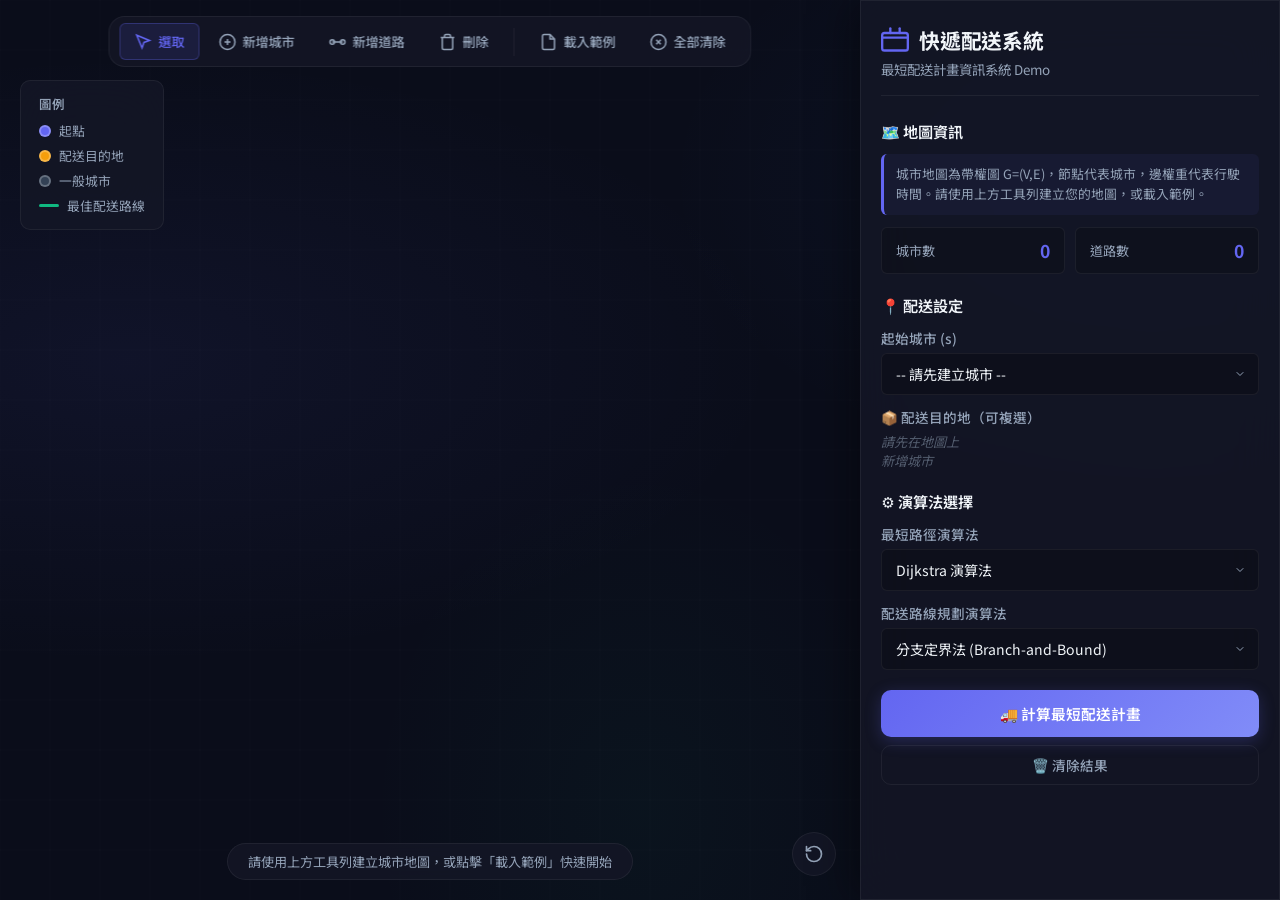
==== ExpressDeliveryDemo/index.html @ 68a8a2df "feat: Express Delivery System v1 - multi-algorithm with dynamic graph editor" ====
<!DOCTYPE html>
<html lang="zh-TW">
<head>
    <meta charset="UTF-8">
    <meta name="viewport" content="width=device-width, initial-scale=1.0">
    <title>快遞物流最短配送系統</title>
    <meta name="description" content="快遞物流公司最短配送計畫資訊系統 Demo">
    
    <link rel="preconnect" href="https://fonts.googleapis.com">
    <link rel="preconnect" href="https://fonts.gstatic.com" crossorigin>
    <link href="https://fonts.googleapis.com/css2?family=Inter:wght@300;400;500;600;700&family=Noto+Sans+TC:wght@300;400;500;700&display=swap" rel="stylesheet">
    
    <link rel="stylesheet" href="style.css">
</head>
<body>
    <div class="app-container">
        <!-- 主畫布區域 -->
        <main class="canvas-container">
            <canvas id="cityMap"></canvas>
            
            <!-- 操作提示 -->
            <div class="toolbar glass-panel" id="toolbar">
                <button class="tool-btn active" id="toolSelect" title="選取 / 拖曳節點">
                    <svg viewBox="0 0 24 24" width="18" height="18" fill="none" stroke="currentColor" stroke-width="2"><path d="M3 3l7.07 16.97 2.51-7.39 7.39-2.51L3 3z"/></svg>
                    <span>選取</span>
                </button>
                <button class="tool-btn" id="toolAddNode" title="點擊畫布新增城市">
                    <svg viewBox="0 0 24 24" width="18" height="18" fill="none" stroke="currentColor" stroke-width="2"><circle cx="12" cy="12" r="10"/><line x1="12" y1="8" x2="12" y2="16"/><line x1="8" y1="12" x2="16" y2="12"/></svg>
                    <span>新增城市</span>
                </button>
                <button class="tool-btn" id="toolAddEdge" title="點擊兩個城市來新增道路">
                    <svg viewBox="0 0 24 24" width="18" height="18" fill="none" stroke="currentColor" stroke-width="2"><line x1="5" y1="12" x2="19" y2="12"/><circle cx="5" cy="12" r="3"/><circle cx="19" cy="12" r="3"/></svg>
                    <span>新增道路</span>
                </button>
                <button class="tool-btn" id="toolDelete" title="點擊節點或邊來刪除">
                    <svg viewBox="0 0 24 24" width="18" height="18" fill="none" stroke="currentColor" stroke-width="2"><polyline points="3 6 5 6 21 6"/><path d="M19 6v14a2 2 0 0 1-2 2H7a2 2 0 0 1-2-2V6m3 0V4a2 2 0 0 1 2-2h4a2 2 0 0 1 2 2v2"/></svg>
                    <span>刪除</span>
                </button>
                <div class="tool-separator"></div>
                <button class="tool-btn" id="toolLoadExample" title="載入範例地圖">
                    <svg viewBox="0 0 24 24" width="18" height="18" fill="none" stroke="currentColor" stroke-width="2"><path d="M14 2H6a2 2 0 0 0-2 2v16a2 2 0 0 0 2 2h12a2 2 0 0 0 2-2V8z"/><polyline points="14 2 14 8 20 8"/></svg>
                    <span>載入範例</span>
                </button>
                <button class="tool-btn" id="toolClearAll" title="清除所有節點與道路">
                    <svg viewBox="0 0 24 24" width="18" height="18" fill="none" stroke="currentColor" stroke-width="2"><circle cx="12" cy="12" r="10"/><line x1="15" y1="9" x2="9" y2="15"/><line x1="9" y1="9" x2="15" y2="15"/></svg>
                    <span>全部清除</span>
                </button>
            </div>

            <!-- 圖例 -->
            <div class="legend glass-panel">
                <h3>圖例</h3>
                <div class="legend-item">
                    <span class="legend-dot" style="background:#6366f1;"></span>
                    <span>起點</span>
                </div>
                <div class="legend-item">
                    <span class="legend-dot" style="background:#f59e0b;"></span>
                    <span>配送目的地</span>
                </div>
                <div class="legend-item">
                    <span class="legend-dot" style="background:#334155;"></span>
                    <span>一般城市</span>
                </div>
                <div class="legend-item">
                    <span class="legend-line" style="background:#10b981;"></span>
                    <span>最佳配送路線</span>
                </div>
            </div>

            <!-- 狀態提示 -->
            <div class="status-bar glass-panel" id="statusBar">
                <span id="statusText">提示：使用上方工具列來建立您的城市地圖</span>
            </div>

            <!-- 演算法資訊面板 -->
            <div class="algo-info glass-panel" id="algoInfo" style="display:none;">
                <h3 id="algoInfoTitle">演算法執行資訊</h3>
                <div id="algoInfoContent"></div>
            </div>

            <div class="canvas-controls">
                <button id="resetViewBtn" class="icon-btn" title="重置視角">
                    <svg viewBox="0 0 24 24" width="20" height="20" stroke="currentColor" stroke-width="2" fill="none" stroke-linecap="round" stroke-linejoin="round"><path d="M3 12a9 9 0 1 0 9-9 9.75 9.75 0 0 0-6.74 2.74L3 8"></path><path d="M3 3v5h5"></path></svg>
                </button>
            </div>
        </main>

        <!-- 側邊控制面板 -->
        <aside class="sidebar glass-panel">
            <div class="sidebar-header">
                <div class="logo">
                    <svg viewBox="0 0 24 24" width="28" height="28" stroke="currentColor" stroke-width="2" fill="none" stroke-linecap="round" stroke-linejoin="round"><rect x="1" y="6" width="22" height="15" rx="2" ry="2"/><path d="M1 10h22"/><path d="M8 6V2"/><path d="M16 6V2"/></svg>
                    <h1>快遞配送系統</h1>
                </div>
                <p class="subtitle">最短配送計畫資訊系統 Demo</p>
            </div>

            <!-- 地圖資訊 -->
            <div class="control-section">
                <h2>🗺️ 地圖資訊</h2>
                <p class="section-desc">城市地圖為帶權圖 G=(V,E)，節點代表城市，邊權重代表行駛時間。請使用上方工具列建立您的地圖，或載入範例。</p>
                <div class="map-stats">
                    <div class="stat-chip">
                        <span class="stat-chip-label">城市數</span>
                        <span class="stat-chip-value" id="nodeCount">0</span>
                    </div>
                    <div class="stat-chip">
                        <span class="stat-chip-label">道路數</span>
                        <span class="stat-chip-value" id="edgeCount">0</span>
                    </div>
                </div>
            </div>

            <!-- 配送設定 -->
            <div class="control-section">
                <h2>📍 配送設定</h2>
                
                <div class="input-group">
                    <label for="startNode">起始城市 (s)</label>
                    <select id="startNode">
                        <option value="">-- 請先建立城市 --</option>
                    </select>
                </div>

                <div class="input-group">
                    <label>📦 配送目的地（可複選）</label>
                    <div class="destinations-grid" id="destinationsGrid">
                        <span class="empty-hint">請先在地圖上新增城市</span>
                    </div>
                </div>
            </div>

            <!-- 演算法選擇 -->
            <div class="control-section">
                <h2>⚙️ 演算法選擇</h2>
                
                <div class="input-group">
                    <label for="shortestPathAlgo">最短路徑演算法</label>
                    <select id="shortestPathAlgo">
                        <option value="dijkstra">Dijkstra 演算法</option>
                        <option value="bellman-ford">Bellman-Ford 演算法</option>
                    </select>
                </div>

                <div class="input-group">
                    <label for="tspAlgo">配送路線規劃演算法</label>
                    <select id="tspAlgo">
                        <option value="branch-bound">分支定界法 (Branch-and-Bound)</option>
                        <option value="greedy">貪婪演算法 (Nearest Neighbor)</option>
                        <option value="dp">動態規劃法 (Dynamic Programming)</option>
                    </select>
                </div>
            </div>

            <!-- 執行按鈕 -->
            <div class="action-section">
                <button id="calculateBtn" class="primary-btn">
                    <span>🚚 計算最短配送計畫</span>
                </button>
                <button id="clearBtn" class="secondary-btn">
                    <span>🗑️ 清除結果</span>
                </button>
            </div>

            <!-- 結果區域 -->
            <div class="result-section" id="resultSection" style="display: none;">
                <h2>📋 配送排程結果</h2>
                <div class="result-card">
                    <div class="result-stat">
                        <span class="stat-label">最短路徑演算法：</span>
                        <span class="stat-value-small" id="spAlgoUsed">-</span>
                    </div>
                    <div class="result-stat">
                        <span class="stat-label">路線規劃演算法：</span>
                        <span class="stat-value-small" id="tspAlgoUsed">-</span>
                    </div>
                    <hr class="result-divider">
                    <div class="result-stat">
                        <span class="stat-label">最短配送時間：</span>
                        <span class="stat-value" id="minTimeResult">-</span>
                    </div>
                    <div class="result-stat">
                        <span class="stat-label">配送路線順序：</span>
                    </div>
                    <div class="route-display" id="routeDisplay"></div>
                    <hr class="result-divider">
                    <div class="result-stat">
                        <span class="stat-label">各段詳細路徑：</span>
                    </div>
                    <div class="segment-details" id="segmentDetails"></div>
                </div>
            </div>
        </aside>
    </div>

    <!-- 邊權重輸入對話框 -->
    <div class="modal-overlay" id="edgeModal" style="display:none;">
        <div class="modal glass-panel">
            <h3>設定道路權重</h3>
            <p id="edgeModalDesc">城市 A → 城市 B</p>
            <div class="input-group">
                <label for="edgeWeightInput">行駛時間（正整數）</label>
                <input type="number" id="edgeWeightInput" min="1" value="1" class="text-input">
            </div>
            <div class="modal-actions">
                <button class="secondary-btn" id="edgeModalCancel">取消</button>
                <button class="primary-btn" id="edgeModalConfirm">確定</button>
            </div>
        </div>
    </div>

    <script src="app.js"></script>
</body>
</html>
---- ExpressDeliveryDemo/style.css ----
:root {
    --bg-dark: #0a0d1a;
    --bg-panel: rgba(20, 23, 38, 0.85);
    --panel-border: rgba(255, 255, 255, 0.06);
    --text-primary: #f1f5f9;
    --text-secondary: #94a3b8;
    --accent-color: #6366f1;
    --accent-hover: #4f46e5;
    --accent-glow: rgba(99, 102, 241, 0.25);
    --green: #10b981;
    --amber: #f59e0b;
    --red: #ef4444;
    
    --font-family: 'Noto Sans TC', 'Inter', system-ui, -apple-system, sans-serif;
    --border-radius-lg: 16px;
    --border-radius-md: 10px;
    --border-radius-sm: 6px;
    --transition-fast: 0.15s ease;
    --transition-normal: 0.3s cubic-bezier(0.4, 0, 0.2, 1);
}

*, *::before, *::after {
    margin: 0;
    padding: 0;
    box-sizing: border-box;
}

body {
    font-family: var(--font-family);
    background-color: var(--bg-dark);
    color: var(--text-primary);
    min-height: 100vh;
    overflow: hidden;
    background-image:
        radial-gradient(ellipse at 10% 40%, rgba(99, 102, 241, 0.07), transparent 40%),
        radial-gradient(ellipse at 90% 20%, rgba(59, 130, 246, 0.06), transparent 30%),
        radial-gradient(ellipse at 50% 90%, rgba(16, 185, 129, 0.04), transparent 30%);
}

/* ========== Layout ========== */
.app-container {
    display: flex;
    height: 100vh;
    width: 100vw;
}

/* ========== Canvas ========== */
.canvas-container {
    flex: 1;
    position: relative;
    overflow: hidden;
}

canvas {
    display: block;
    width: 100%;
    height: 100%;
}

/* ========== Toolbar ========== */
.toolbar {
    position: absolute;
    top: 16px;
    left: 50%;
    transform: translateX(-50%);
    display: flex;
    align-items: center;
    gap: 4px;
    padding: 6px 10px;
    border-radius: var(--border-radius-lg);
    z-index: 20;
}
.tool-btn {
    display: flex;
    align-items: center;
    gap: 6px;
    padding: 8px 14px;
    border: 1px solid transparent;
    border-radius: var(--border-radius-sm);
    background: transparent;
    color: var(--text-secondary);
    font-family: var(--font-family);
    font-size: 0.82rem;
    font-weight: 500;
    cursor: pointer;
    transition: var(--transition-fast);
    white-space: nowrap;
}
.tool-btn:hover {
    color: var(--text-primary);
    background: rgba(255, 255, 255, 0.06);
}
.tool-btn.active {
    color: var(--accent-color);
    background: rgba(99, 102, 241, 0.12);
    border-color: rgba(99, 102, 241, 0.3);
}
.tool-btn.active svg { stroke: var(--accent-color); }
.tool-separator {
    width: 1px;
    height: 28px;
    background: var(--panel-border);
    margin: 0 6px;
}

/* ========== Status Bar ========== */
.status-bar {
    position: absolute;
    bottom: 20px;
    left: 50%;
    transform: translateX(-50%);
    padding: 8px 20px;
    border-radius: 20px;
    font-size: 0.82rem;
    color: var(--text-secondary);
    pointer-events: none;
    z-index: 15;
    transition: var(--transition-normal);
}

/* ========== Canvas Controls ========== */
.canvas-controls {
    position: absolute;
    bottom: 24px;
    right: 24px;
    display: flex;
    gap: 10px;
}
.icon-btn {
    background: var(--bg-panel);
    border: 1px solid var(--panel-border);
    color: var(--text-secondary);
    width: 44px;
    height: 44px;
    border-radius: 50%;
    display: flex;
    align-items: center;
    justify-content: center;
    cursor: pointer;
    backdrop-filter: blur(12px);
    transition: var(--transition-fast);
}
.icon-btn:hover {
    color: var(--text-primary);
    background: rgba(255, 255, 255, 0.1);
    transform: scale(1.08);
}

/* ========== Legend ========== */
.legend {
    position: absolute;
    top: 80px;
    left: 20px;
    padding: 14px 18px;
    border-radius: var(--border-radius-md);
    display: flex;
    flex-direction: column;
    gap: 6px;
}
.legend h3 {
    font-size: 0.78rem;
    font-weight: 600;
    margin-bottom: 2px;
    color: var(--text-secondary);
    text-transform: uppercase;
    letter-spacing: 0.05em;
}
.legend-item {
    display: flex;
    align-items: center;
    gap: 8px;
    font-size: 0.8rem;
    color: var(--text-secondary);
}
.legend-dot {
    width: 12px;
    height: 12px;
    border-radius: 50%;
    border: 2px solid rgba(255,255,255,0.25);
    flex-shrink: 0;
}
.legend-line {
    width: 20px;
    height: 3px;
    border-radius: 2px;
    flex-shrink: 0;
}

/* ========== Algo Info Panel ========== */
.algo-info {
    position: absolute;
    bottom: 60px;
    left: 20px;
    padding: 14px 18px;
    border-radius: var(--border-radius-md);
    max-width: 400px;
    max-height: 260px;
    overflow-y: auto;
    animation: fadeInUp 0.4s ease;
    z-index: 15;
}
.algo-info h3 {
    font-size: 0.9rem;
    font-weight: 600;
    margin-bottom: 8px;
    color: var(--accent-color);
}
.algo-info .step-item {
    font-size: 0.8rem;
    color: var(--text-secondary);
    padding: 2px 0;
    border-bottom: 1px solid rgba(255,255,255,0.03);
    line-height: 1.5;
}
.algo-info .step-item.highlight {
    color: var(--green);
    font-weight: 500;
}

/* ========== Glass Panel ========== */
.glass-panel {
    background: var(--bg-panel);
    border: 1px solid var(--panel-border);
    backdrop-filter: blur(24px);
    -webkit-backdrop-filter: blur(24px);
}

/* ========== Sidebar ========== */
.sidebar {
    width: 420px;
    height: 100vh;
    display: flex;
    flex-direction: column;
    padding: 24px 20px;
    z-index: 10;
    box-shadow: -8px 0 40px rgba(0, 0, 0, 0.4);
    overflow-y: auto;
    border-left: 1px solid var(--panel-border);
}
.sidebar::-webkit-scrollbar { width: 5px; }
.sidebar::-webkit-scrollbar-track { background: transparent; }
.sidebar::-webkit-scrollbar-thumb { background: rgba(255,255,255,0.08); border-radius: 3px; }

.sidebar-header {
    margin-bottom: 24px;
    padding-bottom: 16px;
    border-bottom: 1px solid var(--panel-border);
}
.logo {
    display: flex;
    align-items: center;
    gap: 10px;
    color: var(--accent-color);
    margin-bottom: 4px;
}
.logo h1 {
    font-size: 1.3rem;
    font-weight: 700;
    letter-spacing: -0.01em;
    color: var(--text-primary);
}
.subtitle {
    color: var(--text-secondary);
    font-size: 0.84rem;
    font-weight: 400;
}

/* ========== Control Sections ========== */
.control-section {
    display: flex;
    flex-direction: column;
    gap: 12px;
    margin-bottom: 20px;
}
.control-section h2 {
    font-size: 0.95rem;
    font-weight: 600;
    color: var(--text-primary);
}
.section-desc {
    font-size: 0.8rem;
    color: var(--text-secondary);
    line-height: 1.6;
    background: rgba(99,102,241,0.06);
    padding: 10px 12px;
    border-radius: var(--border-radius-sm);
    border-left: 3px solid var(--accent-color);
}

/* Map Stats */
.map-stats {
    display: flex;
    gap: 10px;
}
.stat-chip {
    flex: 1;
    display: flex;
    align-items: center;
    justify-content: space-between;
    padding: 10px 14px;
    background: rgba(0,0,0,0.2);
    border: 1px solid var(--panel-border);
    border-radius: var(--border-radius-sm);
}
.stat-chip-label {
    font-size: 0.82rem;
    color: var(--text-secondary);
}
.stat-chip-value {
    font-size: 1.1rem;
    font-weight: 700;
    color: var(--accent-color);
}

.input-group {
    display: flex;
    flex-direction: column;
    gap: 5px;
}
.input-group label {
    font-size: 0.85rem;
    font-weight: 500;
    color: var(--text-secondary);
}

select, .text-input {
    appearance: none;
    background-color: rgba(0, 0, 0, 0.25);
    border: 1px solid var(--panel-border);
    border-radius: var(--border-radius-sm);
    color: var(--text-primary);
    padding: 10px 14px;
    font-family: var(--font-family);
    font-size: 0.88rem;
    cursor: pointer;
    transition: var(--transition-fast);
    outline: none;
}
select {
    background-image: url("data:image/svg+xml,%3Csvg xmlns='http://www.w3.org/2000/svg' width='12' height='12' viewBox='0 0 24 24' fill='none' stroke='%2394a3b8' stroke-width='2' stroke-linecap='round' stroke-linejoin='round'%3E%3Cpolyline points='6 9 12 15 18 9'%3E%3C/polyline%3E%3C/svg%3E");
    background-repeat: no-repeat;
    background-position: right 12px center;
    padding-right: 32px;
}
.text-input { cursor: text; }
select:hover, .text-input:hover { border-color: rgba(255, 255, 255, 0.15); }
select:focus, .text-input:focus {
    border-color: var(--accent-color);
    box-shadow: 0 0 0 3px var(--accent-glow);
}

.empty-hint {
    font-size: 0.82rem;
    color: rgba(148,163,184,0.5);
    font-style: italic;
}

/* ========== Destinations Grid ========== */
.destinations-grid {
    display: grid;
    grid-template-columns: repeat(auto-fill, minmax(85px, 1fr));
    gap: 6px;
}
.dest-checkbox { position: relative; }
.dest-checkbox input {
    position: absolute;
    opacity: 0;
    cursor: pointer;
    height: 0; width: 0;
}
.dest-label {
    display: block;
    width: 100%;
    padding: 7px 0;
    background: rgba(0, 0, 0, 0.2);
    border: 1px solid var(--panel-border);
    border-radius: var(--border-radius-sm);
    text-align: center;
    font-size: 0.82rem;
    cursor: pointer;
    transition: var(--transition-fast);
    user-select: none;
}
.dest-checkbox input:checked ~ .dest-label {
    background: rgba(245, 158, 11, 0.15);
    border-color: var(--amber);
    color: var(--amber);
    font-weight: 500;
}
.dest-checkbox:hover .dest-label {
    border-color: rgba(255, 255, 255, 0.12);
}

/* ========== Buttons ========== */
.action-section {
    display: flex;
    flex-direction: column;
    gap: 8px;
    margin-bottom: 20px;
}

.primary-btn {
    width: 100%;
    background: linear-gradient(135deg, var(--accent-color), #818cf8);
    color: white;
    border: none;
    padding: 13px 16px;
    border-radius: var(--border-radius-md);
    font-family: var(--font-family);
    font-size: 0.92rem;
    font-weight: 600;
    display: flex;
    align-items: center;
    justify-content: center;
    gap: 8px;
    cursor: pointer;
    transition: var(--transition-normal);
    box-shadow: 0 4px 16px var(--accent-glow);
}
.primary-btn:hover {
    transform: translateY(-2px);
    box-shadow: 0 8px 24px var(--accent-glow);
}
.primary-btn:active { transform: translateY(0); }

.secondary-btn {
    width: 100%;
    background: transparent;
    color: var(--text-secondary);
    border: 1px solid var(--panel-border);
    padding: 9px 16px;
    border-radius: var(--border-radius-md);
    font-family: var(--font-family);
    font-size: 0.85rem;
    font-weight: 500;
    cursor: pointer;
    transition: var(--transition-fast);
}
.secondary-btn:hover {
    border-color: rgba(255,255,255,0.15);
    color: var(--text-primary);
}

/* ========== Results ========== */
.result-section {
    animation: fadeInUp 0.5s ease forwards;
}
@keyframes fadeInUp {
    from { opacity: 0; transform: translateY(16px); }
    to { opacity: 1; transform: translateY(0); }
}
.result-section h2 {
    font-size: 0.95rem;
    font-weight: 600;
    margin-bottom: 10px;
}
.result-card {
    background: rgba(0, 0, 0, 0.3);
    border: 1px solid var(--panel-border);
    border-radius: var(--border-radius-lg);
    padding: 16px;
}
.result-stat {
    display: flex;
    align-items: center;
    justify-content: space-between;
    margin-bottom: 6px;
}
.stat-label {
    color: var(--text-secondary);
    font-size: 0.82rem;
}
.stat-value {
    font-size: 1.5rem;
    font-weight: 700;
    color: var(--green);
}
.stat-value-small {
    font-size: 0.85rem;
    font-weight: 500;
    color: var(--text-primary);
}
.result-divider {
    border: none;
    border-top: 1px solid var(--panel-border);
    margin: 10px 0;
}
.route-display {
    display: flex;
    flex-wrap: wrap;
    align-items: center;
    gap: 5px;
    padding: 10px;
    background: rgba(0, 0, 0, 0.2);
    border-radius: var(--border-radius-sm);
    margin-top: 4px;
}
.route-node {
    display: inline-flex;
    align-items: center;
    justify-content: center;
    min-width: 28px;
    height: 28px;
    padding: 0 6px;
    background: var(--accent-color);
    border-radius: 14px;
    font-size: 0.8rem;
    font-weight: 700;
    color: white;
    flex-shrink: 0;
}
.route-node.start-node { background: #6366f1; }
.route-node.dest-node { background: #f59e0b; }
.route-arrow {
    color: var(--text-secondary);
    font-size: 0.7rem;
}

.segment-details {
    display: flex;
    flex-direction: column;
    gap: 5px;
    margin-top: 6px;
}
.segment-item {
    font-size: 0.78rem;
    color: var(--text-secondary);
    padding: 7px 10px;
    background: rgba(0,0,0,0.15);
    border-radius: var(--border-radius-sm);
    line-height: 1.5;
    border-left: 3px solid var(--green);
}
.segment-item strong {
    color: var(--text-primary);
}

/* ========== Modal ========== */
.modal-overlay {
    position: fixed;
    top: 0; left: 0;
    width: 100%; height: 100%;
    background: rgba(0,0,0,0.6);
    display: flex;
    align-items: center;
    justify-content: center;
    z-index: 1000;
    animation: fadeIn 0.2s ease;
}
@keyframes fadeIn {
    from { opacity: 0; }
    to { opacity: 1; }
}
.modal {
    padding: 28px;
    border-radius: var(--border-radius-lg);
    min-width: 340px;
    display: flex;
    flex-direction: column;
    gap: 16px;
}
.modal h3 {
    font-size: 1.1rem;
    font-weight: 600;
}
.modal p {
    font-size: 0.9rem;
    color: var(--text-secondary);
}
.modal-actions {
    display: flex;
    gap: 10px;
    margin-top: 4px;
}
.modal-actions .primary-btn,
.modal-actions .secondary-btn {
    flex: 1;
    padding: 10px;
    font-size: 0.88rem;
}

/* ========== Responsive ========== */
@media (max-width: 860px) {
    .app-container { flex-direction: column; }
    .sidebar {
        width: 100%;
        height: auto;
        max-height: 55vh;
        border-left: none;
        border-top: 1px solid var(--panel-border);
    }
    .canvas-container { min-height: 45vh; }
    .legend { display: none; }
    .toolbar { flex-wrap: wrap; }
    .tool-btn span { display: none; }
}
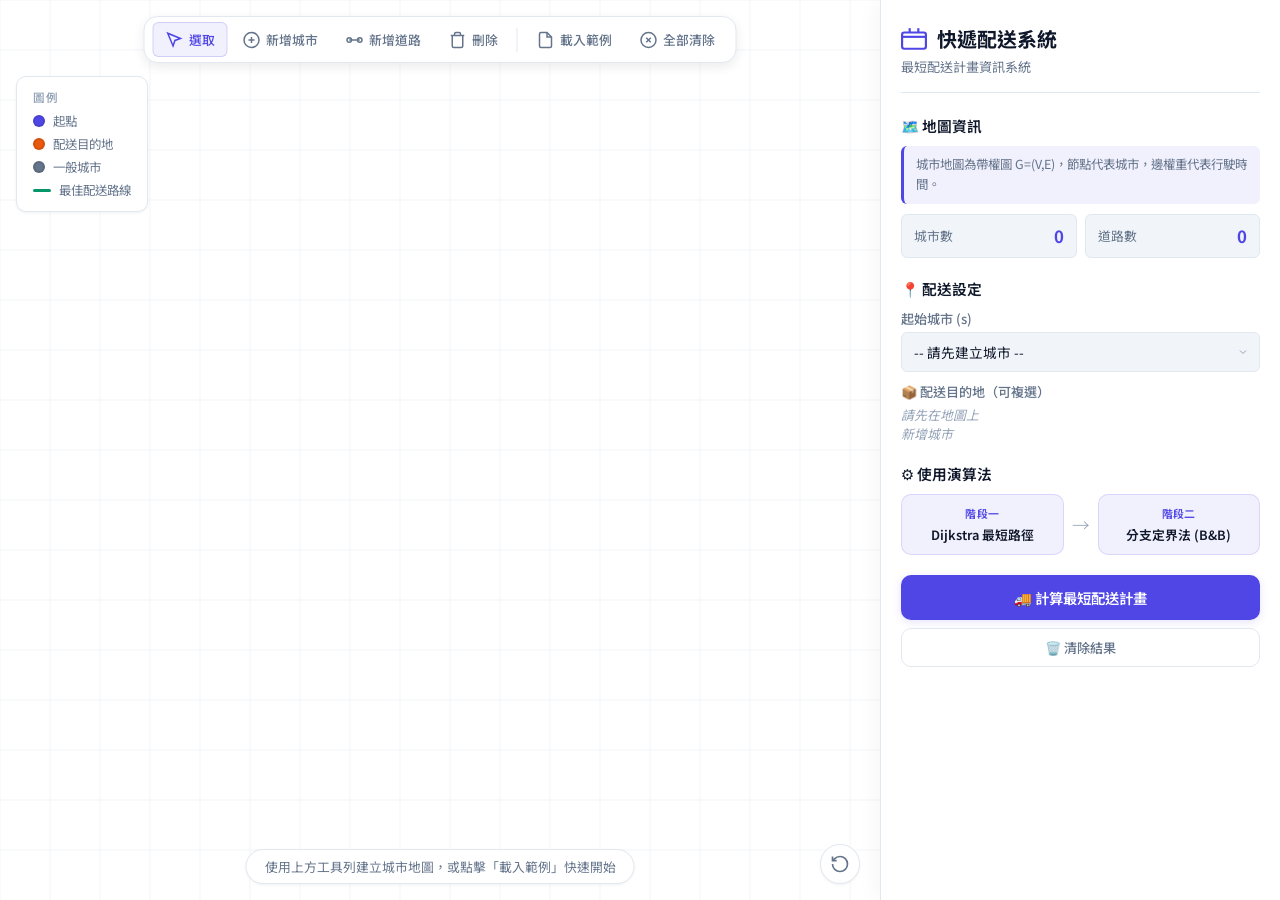
==== commit 6ab91929: "feat: v2 - white theme, Dijkstra + Branch-and-Bound only" ====
--- a/ExpressDeliveryDemo/index.html
+++ b/ExpressDeliveryDemo/index.html
@@ -4,7 +4,7 @@
     <meta charset="UTF-8">
     <meta name="viewport" content="width=device-width, initial-scale=1.0">
     <title>快遞物流最短配送系統</title>
-    <meta name="description" content="快遞物流公司最短配送計畫資訊系統 Demo">
+    <meta name="description" content="快遞物流公司最短配送計畫資訊系統">
     
     <link rel="preconnect" href="https://fonts.googleapis.com">
     <link rel="preconnect" href="https://fonts.gstatic.com" crossorigin>
@@ -18,8 +18,8 @@
         <main class="canvas-container">
             <canvas id="cityMap"></canvas>
             
-            <!-- 操作提示 -->
-            <div class="toolbar glass-panel" id="toolbar">
+            <!-- 工具列 -->
+            <div class="toolbar" id="toolbar">
                 <button class="tool-btn active" id="toolSelect" title="選取 / 拖曳節點">
                     <svg viewBox="0 0 24 24" width="18" height="18" fill="none" stroke="currentColor" stroke-width="2"><path d="M3 3l7.07 16.97 2.51-7.39 7.39-2.51L3 3z"/></svg>
                     <span>選取</span>
@@ -48,81 +48,59 @@
             </div>
 
             <!-- 圖例 -->
-            <div class="legend glass-panel">
+            <div class="legend" id="legend">
                 <h3>圖例</h3>
-                <div class="legend-item">
-                    <span class="legend-dot" style="background:#6366f1;"></span>
-                    <span>起點</span>
-                </div>
-                <div class="legend-item">
-                    <span class="legend-dot" style="background:#f59e0b;"></span>
-                    <span>配送目的地</span>
-                </div>
-                <div class="legend-item">
-                    <span class="legend-dot" style="background:#334155;"></span>
-                    <span>一般城市</span>
-                </div>
-                <div class="legend-item">
-                    <span class="legend-line" style="background:#10b981;"></span>
-                    <span>最佳配送路線</span>
-                </div>
+                <div class="legend-item"><span class="legend-dot" style="background:#4f46e5;"></span><span>起點</span></div>
+                <div class="legend-item"><span class="legend-dot" style="background:#ea580c;"></span><span>配送目的地</span></div>
+                <div class="legend-item"><span class="legend-dot" style="background:#64748b;"></span><span>一般城市</span></div>
+                <div class="legend-item"><span class="legend-line" style="background:#059669;"></span><span>最佳配送路線</span></div>
             </div>
 
             <!-- 狀態提示 -->
-            <div class="status-bar glass-panel" id="statusBar">
-                <span id="statusText">提示：使用上方工具列來建立您的城市地圖</span>
+            <div class="status-bar" id="statusBar">
+                <span id="statusText">使用上方工具列建立城市地圖，或點擊「載入範例」快速開始</span>
             </div>
 
-            <!-- 演算法資訊面板 -->
-            <div class="algo-info glass-panel" id="algoInfo" style="display:none;">
+            <!-- 演算法資訊 -->
+            <div class="algo-info" id="algoInfo" style="display:none;">
                 <h3 id="algoInfoTitle">演算法執行資訊</h3>
                 <div id="algoInfoContent"></div>
             </div>
 
             <div class="canvas-controls">
                 <button id="resetViewBtn" class="icon-btn" title="重置視角">
-                    <svg viewBox="0 0 24 24" width="20" height="20" stroke="currentColor" stroke-width="2" fill="none" stroke-linecap="round" stroke-linejoin="round"><path d="M3 12a9 9 0 1 0 9-9 9.75 9.75 0 0 0-6.74 2.74L3 8"></path><path d="M3 3v5h5"></path></svg>
+                    <svg viewBox="0 0 24 24" width="20" height="20" stroke="currentColor" stroke-width="2" fill="none"><path d="M3 12a9 9 0 1 0 9-9 9.75 9.75 0 0 0-6.74 2.74L3 8"/><path d="M3 3v5h5"/></svg>
                 </button>
             </div>
         </main>
 
-        <!-- 側邊控制面板 -->
-        <aside class="sidebar glass-panel">
+        <!-- 側邊面板 -->
+        <aside class="sidebar">
             <div class="sidebar-header">
                 <div class="logo">
-                    <svg viewBox="0 0 24 24" width="28" height="28" stroke="currentColor" stroke-width="2" fill="none" stroke-linecap="round" stroke-linejoin="round"><rect x="1" y="6" width="22" height="15" rx="2" ry="2"/><path d="M1 10h22"/><path d="M8 6V2"/><path d="M16 6V2"/></svg>
+                    <svg viewBox="0 0 24 24" width="26" height="26" stroke="currentColor" stroke-width="2" fill="none"><rect x="1" y="6" width="22" height="15" rx="2" ry="2"/><path d="M1 10h22"/><path d="M8 6V2"/><path d="M16 6V2"/></svg>
                     <h1>快遞配送系統</h1>
                 </div>
-                <p class="subtitle">最短配送計畫資訊系統 Demo</p>
+                <p class="subtitle">最短配送計畫資訊系統</p>
             </div>
 
             <!-- 地圖資訊 -->
             <div class="control-section">
                 <h2>🗺️ 地圖資訊</h2>
-                <p class="section-desc">城市地圖為帶權圖 G=(V,E)，節點代表城市，邊權重代表行駛時間。請使用上方工具列建立您的地圖，或載入範例。</p>
+                <p class="section-desc">城市地圖為帶權圖 G=(V,E)，節點代表城市，邊權重代表行駛時間。</p>
                 <div class="map-stats">
-                    <div class="stat-chip">
-                        <span class="stat-chip-label">城市數</span>
-                        <span class="stat-chip-value" id="nodeCount">0</span>
-                    </div>
-                    <div class="stat-chip">
-                        <span class="stat-chip-label">道路數</span>
-                        <span class="stat-chip-value" id="edgeCount">0</span>
-                    </div>
+                    <div class="stat-chip"><span class="stat-chip-label">城市數</span><span class="stat-chip-value" id="nodeCount">0</span></div>
+                    <div class="stat-chip"><span class="stat-chip-label">道路數</span><span class="stat-chip-value" id="edgeCount">0</span></div>
                 </div>
             </div>
 
             <!-- 配送設定 -->
             <div class="control-section">
                 <h2>📍 配送設定</h2>
-                
                 <div class="input-group">
                     <label for="startNode">起始城市 (s)</label>
-                    <select id="startNode">
-                        <option value="">-- 請先建立城市 --</option>
-                    </select>
+                    <select id="startNode"><option value="">-- 請先建立城市 --</option></select>
                 </div>
-
                 <div class="input-group">
                     <label>📦 配送目的地（可複選）</label>
                     <div class="destinations-grid" id="destinationsGrid">
@@ -131,74 +109,54 @@
                 </div>
             </div>
 
-            <!-- 演算法選擇 -->
+            <!-- 演算法說明 -->
             <div class="control-section">
-                <h2>⚙️ 演算法選擇</h2>
-                
-                <div class="input-group">
-                    <label for="shortestPathAlgo">最短路徑演算法</label>
-                    <select id="shortestPathAlgo">
-                        <option value="dijkstra">Dijkstra 演算法</option>
-                        <option value="bellman-ford">Bellman-Ford 演算法</option>
-                    </select>
-                </div>
-
-                <div class="input-group">
-                    <label for="tspAlgo">配送路線規劃演算法</label>
-                    <select id="tspAlgo">
-                        <option value="branch-bound">分支定界法 (Branch-and-Bound)</option>
-                        <option value="greedy">貪婪演算法 (Nearest Neighbor)</option>
-                        <option value="dp">動態規劃法 (Dynamic Programming)</option>
-                    </select>
+                <h2>⚙️ 使用演算法</h2>
+                <div class="algo-badge-group">
+                    <div class="algo-badge">
+                        <span class="algo-badge-step">階段一</span>
+                        <span class="algo-badge-name">Dijkstra 最短路徑</span>
+                    </div>
+                    <span class="algo-badge-arrow">→</span>
+                    <div class="algo-badge">
+                        <span class="algo-badge-step">階段二</span>
+                        <span class="algo-badge-name">分支定界法 (B&B)</span>
+                    </div>
                 </div>
             </div>
 
             <!-- 執行按鈕 -->
             <div class="action-section">
-                <button id="calculateBtn" class="primary-btn">
-                    <span>🚚 計算最短配送計畫</span>
-                </button>
-                <button id="clearBtn" class="secondary-btn">
-                    <span>🗑️ 清除結果</span>
-                </button>
+                <button id="calculateBtn" class="primary-btn">🚚 計算最短配送計畫</button>
+                <button id="clearBtn" class="secondary-btn">🗑️ 清除結果</button>
             </div>
 
             <!-- 結果區域 -->
-            <div class="result-section" id="resultSection" style="display: none;">
+            <div class="result-section" id="resultSection" style="display:none;">
                 <h2>📋 配送排程結果</h2>
                 <div class="result-card">
-                    <div class="result-stat">
-                        <span class="stat-label">最短路徑演算法：</span>
-                        <span class="stat-value-small" id="spAlgoUsed">-</span>
-                    </div>
-                    <div class="result-stat">
-                        <span class="stat-label">路線規劃演算法：</span>
-                        <span class="stat-value-small" id="tspAlgoUsed">-</span>
-                    </div>
-                    <hr class="result-divider">
                     <div class="result-stat">
                         <span class="stat-label">最短配送時間：</span>
                         <span class="stat-value" id="minTimeResult">-</span>
                     </div>
-                    <div class="result-stat">
-                        <span class="stat-label">配送路線順序：</span>
-                    </div>
+                    <div class="result-stat"><span class="stat-label">搜尋節點數：</span><span class="stat-value-small" id="nodesExploredResult">-</span></div>
+                    <div class="result-stat"><span class="stat-label">修剪次數：</span><span class="stat-value-small" id="pruneCountResult">-</span></div>
+                    <hr class="result-divider">
+                    <div class="result-stat"><span class="stat-label">配送路線順序：</span></div>
                     <div class="route-display" id="routeDisplay"></div>
                     <hr class="result-divider">
-                    <div class="result-stat">
-                        <span class="stat-label">各段詳細路徑：</span>
-                    </div>
+                    <div class="result-stat"><span class="stat-label">各段詳細路徑：</span></div>
                     <div class="segment-details" id="segmentDetails"></div>
                 </div>
             </div>
         </aside>
     </div>
 
-    <!-- 邊權重輸入對話框 -->
+    <!-- 邊權重對話框 -->
     <div class="modal-overlay" id="edgeModal" style="display:none;">
-        <div class="modal glass-panel">
+        <div class="modal">
             <h3>設定道路權重</h3>
-            <p id="edgeModalDesc">城市 A → 城市 B</p>
+            <p id="edgeModalDesc">城市 A ↔ 城市 B</p>
             <div class="input-group">
                 <label for="edgeWeightInput">行駛時間（正整數）</label>
                 <input type="number" id="edgeWeightInput" min="1" value="1" class="text-input">
--- a/ExpressDeliveryDemo/style.css
+++ b/ExpressDeliveryDemo/style.css
@@ -1,61 +1,53 @@
 :root {
-    --bg-dark: #0a0d1a;
-    --bg-panel: rgba(20, 23, 38, 0.85);
-    --panel-border: rgba(255, 255, 255, 0.06);
-    --text-primary: #f1f5f9;
-    --text-secondary: #94a3b8;
-    --accent-color: #6366f1;
-    --accent-hover: #4f46e5;
-    --accent-glow: rgba(99, 102, 241, 0.25);
-    --green: #10b981;
-    --amber: #f59e0b;
-    --red: #ef4444;
+    --bg-main: #f8fafc;
+    --bg-canvas: #ffffff;
+    --bg-sidebar: #ffffff;
+    --bg-input: #f1f5f9;
+    --border-color: #e2e8f0;
+    --border-light: #f1f5f9;
+    --text-primary: #0f172a;
+    --text-secondary: #64748b;
+    --text-muted: #94a3b8;
+    --accent: #4f46e5;
+    --accent-hover: #4338ca;
+    --accent-light: rgba(79, 70, 229, 0.08);
+    --accent-glow: rgba(79, 70, 229, 0.15);
+    --green: #059669;
+    --green-light: rgba(5, 150, 105, 0.08);
+    --amber: #ea580c;
+    --amber-light: rgba(234, 88, 12, 0.08);
+    --node-default: #64748b;
     
-    --font-family: 'Noto Sans TC', 'Inter', system-ui, -apple-system, sans-serif;
-    --border-radius-lg: 16px;
-    --border-radius-md: 10px;
-    --border-radius-sm: 6px;
-    --transition-fast: 0.15s ease;
-    --transition-normal: 0.3s cubic-bezier(0.4, 0, 0.2, 1);
-}
-
-*, *::before, *::after {
-    margin: 0;
-    padding: 0;
-    box-sizing: border-box;
-}
+    --font: 'Noto Sans TC', 'Inter', system-ui, sans-serif;
+    --radius-lg: 14px;
+    --radius-md: 10px;
+    --radius-sm: 6px;
+    --shadow-sm: 0 1px 3px rgba(0,0,0,0.06);
+    --shadow-md: 0 4px 12px rgba(0,0,0,0.08);
+    --shadow-lg: 0 8px 30px rgba(0,0,0,0.1);
+    --transition: 0.2s ease;
+}
+
+*, *::before, *::after { margin: 0; padding: 0; box-sizing: border-box; }
 
 body {
-    font-family: var(--font-family);
-    background-color: var(--bg-dark);
+    font-family: var(--font);
+    background: var(--bg-main);
     color: var(--text-primary);
     min-height: 100vh;
     overflow: hidden;
-    background-image:
-        radial-gradient(ellipse at 10% 40%, rgba(99, 102, 241, 0.07), transparent 40%),
-        radial-gradient(ellipse at 90% 20%, rgba(59, 130, 246, 0.06), transparent 30%),
-        radial-gradient(ellipse at 50% 90%, rgba(16, 185, 129, 0.04), transparent 30%);
-}
-
-/* ========== Layout ========== */
-.app-container {
-    display: flex;
-    height: 100vh;
-    width: 100vw;
-}
+}
+
+.app-container { display: flex; height: 100vh; width: 100vw; }
 
 /* ========== Canvas ========== */
 .canvas-container {
     flex: 1;
     position: relative;
     overflow: hidden;
-}
-
-canvas {
-    display: block;
-    width: 100%;
-    height: 100%;
-}
+    background: var(--bg-canvas);
+}
+canvas { display: block; width: 100%; height: 100%; }
 
 /* ========== Toolbar ========== */
 .toolbar {
@@ -65,532 +57,357 @@
     transform: translateX(-50%);
     display: flex;
     align-items: center;
-    gap: 4px;
-    padding: 6px 10px;
-    border-radius: var(--border-radius-lg);
+    gap: 2px;
+    padding: 5px 8px;
+    background: var(--bg-sidebar);
+    border: 1px solid var(--border-color);
+    border-radius: var(--radius-lg);
+    box-shadow: var(--shadow-md);
     z-index: 20;
 }
 .tool-btn {
     display: flex;
     align-items: center;
-    gap: 6px;
-    padding: 8px 14px;
+    gap: 5px;
+    padding: 7px 12px;
     border: 1px solid transparent;
-    border-radius: var(--border-radius-sm);
+    border-radius: var(--radius-sm);
     background: transparent;
     color: var(--text-secondary);
-    font-family: var(--font-family);
-    font-size: 0.82rem;
+    font-family: var(--font);
+    font-size: 0.8rem;
     font-weight: 500;
     cursor: pointer;
-    transition: var(--transition-fast);
+    transition: var(--transition);
     white-space: nowrap;
 }
-.tool-btn:hover {
-    color: var(--text-primary);
-    background: rgba(255, 255, 255, 0.06);
-}
+.tool-btn:hover { color: var(--text-primary); background: var(--bg-input); }
 .tool-btn.active {
-    color: var(--accent-color);
-    background: rgba(99, 102, 241, 0.12);
-    border-color: rgba(99, 102, 241, 0.3);
-}
-.tool-btn.active svg { stroke: var(--accent-color); }
-.tool-separator {
-    width: 1px;
-    height: 28px;
-    background: var(--panel-border);
-    margin: 0 6px;
-}
+    color: var(--accent);
+    background: var(--accent-light);
+    border-color: rgba(79,70,229,0.2);
+}
+.tool-btn.active svg { stroke: var(--accent); }
+.tool-separator { width: 1px; height: 24px; background: var(--border-color); margin: 0 4px; }
 
 /* ========== Status Bar ========== */
 .status-bar {
     position: absolute;
-    bottom: 20px;
+    bottom: 16px;
     left: 50%;
     transform: translateX(-50%);
-    padding: 8px 20px;
+    padding: 7px 18px;
+    background: var(--bg-sidebar);
+    border: 1px solid var(--border-color);
     border-radius: 20px;
-    font-size: 0.82rem;
+    box-shadow: var(--shadow-sm);
+    font-size: 0.8rem;
     color: var(--text-secondary);
     pointer-events: none;
     z-index: 15;
-    transition: var(--transition-normal);
 }
 
 /* ========== Canvas Controls ========== */
-.canvas-controls {
-    position: absolute;
-    bottom: 24px;
-    right: 24px;
-    display: flex;
-    gap: 10px;
-}
+.canvas-controls { position: absolute; bottom: 16px; right: 20px; }
 .icon-btn {
-    background: var(--bg-panel);
-    border: 1px solid var(--panel-border);
-    color: var(--text-secondary);
-    width: 44px;
-    height: 44px;
+    background: var(--bg-sidebar);
+    border: 1px solid var(--border-color);
+    color: var(--text-secondary);
+    width: 40px; height: 40px;
     border-radius: 50%;
-    display: flex;
-    align-items: center;
-    justify-content: center;
-    cursor: pointer;
-    backdrop-filter: blur(12px);
-    transition: var(--transition-fast);
-}
-.icon-btn:hover {
-    color: var(--text-primary);
-    background: rgba(255, 255, 255, 0.1);
-    transform: scale(1.08);
-}
+    display: flex; align-items: center; justify-content: center;
+    cursor: pointer;
+    box-shadow: var(--shadow-sm);
+    transition: var(--transition);
+}
+.icon-btn:hover { color: var(--text-primary); background: var(--bg-input); transform: scale(1.05); }
 
 /* ========== Legend ========== */
 .legend {
     position: absolute;
-    top: 80px;
-    left: 20px;
-    padding: 14px 18px;
-    border-radius: var(--border-radius-md);
+    top: 76px;
+    left: 16px;
+    padding: 12px 16px;
+    background: var(--bg-sidebar);
+    border: 1px solid var(--border-color);
+    border-radius: var(--radius-md);
+    box-shadow: var(--shadow-sm);
     display: flex;
     flex-direction: column;
-    gap: 6px;
-}
-.legend h3 {
+    gap: 5px;
+}
+.legend h3 { font-size: 0.72rem; font-weight: 600; color: var(--text-muted); text-transform: uppercase; letter-spacing: 0.06em; margin-bottom: 2px; }
+.legend-item { display: flex; align-items: center; gap: 8px; font-size: 0.78rem; color: var(--text-secondary); }
+.legend-dot { width: 12px; height: 12px; border-radius: 50%; border: 2px solid rgba(0,0,0,0.1); flex-shrink: 0; }
+.legend-line { width: 18px; height: 3px; border-radius: 2px; flex-shrink: 0; }
+
+/* ========== Algo Info ========== */
+.algo-info {
+    position: absolute;
+    bottom: 52px;
+    left: 16px;
+    padding: 12px 16px;
+    background: var(--bg-sidebar);
+    border: 1px solid var(--border-color);
+    border-radius: var(--radius-md);
+    box-shadow: var(--shadow-md);
+    max-width: 380px;
+    max-height: 240px;
+    overflow-y: auto;
+    animation: fadeUp 0.35s ease;
+    z-index: 15;
+}
+.algo-info h3 { font-size: 0.85rem; font-weight: 600; color: var(--accent); margin-bottom: 6px; }
+.algo-info .step-item { font-size: 0.78rem; color: var(--text-secondary); padding: 2px 0; border-bottom: 1px solid var(--border-light); line-height: 1.5; }
+.algo-info .step-item.highlight { color: var(--green); font-weight: 600; }
+
+/* ========== Sidebar ========== */
+.sidebar {
+    width: 400px;
+    height: 100vh;
+    background: var(--bg-sidebar);
+    border-left: 1px solid var(--border-color);
+    display: flex;
+    flex-direction: column;
+    padding: 24px 20px;
+    overflow-y: auto;
+    box-shadow: -4px 0 20px rgba(0,0,0,0.04);
+    z-index: 10;
+}
+.sidebar::-webkit-scrollbar { width: 5px; }
+.sidebar::-webkit-scrollbar-track { background: transparent; }
+.sidebar::-webkit-scrollbar-thumb { background: var(--border-color); border-radius: 3px; }
+
+.sidebar-header { margin-bottom: 22px; padding-bottom: 16px; border-bottom: 1px solid var(--border-color); }
+.logo { display: flex; align-items: center; gap: 10px; color: var(--accent); margin-bottom: 4px; }
+.logo h1 { font-size: 1.25rem; font-weight: 700; color: var(--text-primary); }
+.subtitle { color: var(--text-secondary); font-size: 0.82rem; }
+
+/* ========== Control Sections ========== */
+.control-section { display: flex; flex-direction: column; gap: 10px; margin-bottom: 20px; }
+.control-section h2 { font-size: 0.92rem; font-weight: 600; color: var(--text-primary); }
+.section-desc {
     font-size: 0.78rem;
-    font-weight: 600;
-    margin-bottom: 2px;
-    color: var(--text-secondary);
-    text-transform: uppercase;
-    letter-spacing: 0.05em;
-}
-.legend-item {
+    color: var(--text-secondary);
+    line-height: 1.6;
+    background: var(--accent-light);
+    padding: 9px 12px;
+    border-radius: var(--radius-sm);
+    border-left: 3px solid var(--accent);
+}
+
+.map-stats { display: flex; gap: 8px; }
+.stat-chip {
+    flex: 1;
+    display: flex; align-items: center; justify-content: space-between;
+    padding: 9px 12px;
+    background: var(--bg-input);
+    border: 1px solid var(--border-color);
+    border-radius: var(--radius-sm);
+}
+.stat-chip-label { font-size: 0.8rem; color: var(--text-secondary); }
+.stat-chip-value { font-size: 1.05rem; font-weight: 700; color: var(--accent); }
+
+/* ========== Algo Badges ========== */
+.algo-badge-group {
     display: flex;
     align-items: center;
     gap: 8px;
+}
+.algo-badge {
+    flex: 1;
+    display: flex;
+    flex-direction: column;
+    align-items: center;
+    gap: 4px;
+    padding: 10px 8px;
+    background: var(--accent-light);
+    border: 1px solid rgba(79,70,229,0.15);
+    border-radius: var(--radius-md);
+}
+.algo-badge-step {
+    font-size: 0.68rem;
+    font-weight: 600;
+    color: var(--accent);
+    text-transform: uppercase;
+    letter-spacing: 0.04em;
+}
+.algo-badge-name {
     font-size: 0.8rem;
-    color: var(--text-secondary);
-}
-.legend-dot {
-    width: 12px;
-    height: 12px;
-    border-radius: 50%;
-    border: 2px solid rgba(255,255,255,0.25);
-    flex-shrink: 0;
-}
-.legend-line {
-    width: 20px;
-    height: 3px;
-    border-radius: 2px;
-    flex-shrink: 0;
-}
-
-/* ========== Algo Info Panel ========== */
-.algo-info {
-    position: absolute;
-    bottom: 60px;
-    left: 20px;
-    padding: 14px 18px;
-    border-radius: var(--border-radius-md);
-    max-width: 400px;
-    max-height: 260px;
-    overflow-y: auto;
-    animation: fadeInUp 0.4s ease;
-    z-index: 15;
-}
-.algo-info h3 {
+    font-weight: 600;
+    color: var(--text-primary);
+    text-align: center;
+}
+.algo-badge-arrow {
+    font-size: 1.1rem;
+    color: var(--text-muted);
+    font-weight: 300;
+}
+
+.input-group { display: flex; flex-direction: column; gap: 4px; }
+.input-group label { font-size: 0.82rem; font-weight: 500; color: var(--text-secondary); }
+
+select, .text-input {
+    appearance: none;
+    background: var(--bg-input);
+    border: 1px solid var(--border-color);
+    border-radius: var(--radius-sm);
+    color: var(--text-primary);
+    padding: 9px 12px;
+    font-family: var(--font);
+    font-size: 0.85rem;
+    outline: none;
+    transition: var(--transition);
+}
+select {
+    cursor: pointer;
+    background-image: url("data:image/svg+xml,%3Csvg xmlns='http://www.w3.org/2000/svg' width='12' height='12' viewBox='0 0 24 24' fill='none' stroke='%2394a3b8' stroke-width='2'%3E%3Cpolyline points='6 9 12 15 18 9'/%3E%3C/svg%3E");
+    background-repeat: no-repeat;
+    background-position: right 10px center;
+    padding-right: 28px;
+}
+.text-input { cursor: text; }
+select:hover, .text-input:hover { border-color: #cbd5e1; }
+select:focus, .text-input:focus { border-color: var(--accent); box-shadow: 0 0 0 3px var(--accent-glow); }
+
+.empty-hint { font-size: 0.8rem; color: var(--text-muted); font-style: italic; }
+
+/* ========== Destinations Grid ========== */
+.destinations-grid { display: grid; grid-template-columns: repeat(auto-fill, minmax(80px, 1fr)); gap: 5px; }
+.dest-checkbox { position: relative; }
+.dest-checkbox input { position: absolute; opacity: 0; cursor: pointer; height: 0; width: 0; }
+.dest-label {
+    display: block; width: 100%;
+    padding: 6px 0;
+    background: var(--bg-input);
+    border: 1px solid var(--border-color);
+    border-radius: var(--radius-sm);
+    text-align: center;
+    font-size: 0.8rem;
+    cursor: pointer;
+    transition: var(--transition);
+    user-select: none;
+}
+.dest-checkbox input:checked ~ .dest-label {
+    background: var(--amber-light);
+    border-color: var(--amber);
+    color: var(--amber);
+    font-weight: 600;
+}
+.dest-checkbox:hover .dest-label { border-color: #cbd5e1; }
+
+/* ========== Buttons ========== */
+.action-section { display: flex; flex-direction: column; gap: 8px; margin-bottom: 18px; }
+.primary-btn {
+    width: 100%;
+    background: var(--accent);
+    color: white;
+    border: none;
+    padding: 12px 16px;
+    border-radius: var(--radius-md);
+    font-family: var(--font);
     font-size: 0.9rem;
     font-weight: 600;
-    margin-bottom: 8px;
-    color: var(--accent-color);
-}
-.algo-info .step-item {
-    font-size: 0.8rem;
-    color: var(--text-secondary);
-    padding: 2px 0;
-    border-bottom: 1px solid rgba(255,255,255,0.03);
-    line-height: 1.5;
-}
-.algo-info .step-item.highlight {
-    color: var(--green);
-    font-weight: 500;
-}
-
-/* ========== Glass Panel ========== */
-.glass-panel {
-    background: var(--bg-panel);
-    border: 1px solid var(--panel-border);
-    backdrop-filter: blur(24px);
-    -webkit-backdrop-filter: blur(24px);
-}
-
-/* ========== Sidebar ========== */
-.sidebar {
-    width: 420px;
-    height: 100vh;
-    display: flex;
-    flex-direction: column;
-    padding: 24px 20px;
-    z-index: 10;
-    box-shadow: -8px 0 40px rgba(0, 0, 0, 0.4);
-    overflow-y: auto;
-    border-left: 1px solid var(--panel-border);
-}
-.sidebar::-webkit-scrollbar { width: 5px; }
-.sidebar::-webkit-scrollbar-track { background: transparent; }
-.sidebar::-webkit-scrollbar-thumb { background: rgba(255,255,255,0.08); border-radius: 3px; }
-
-.sidebar-header {
-    margin-bottom: 24px;
-    padding-bottom: 16px;
-    border-bottom: 1px solid var(--panel-border);
-}
-.logo {
-    display: flex;
-    align-items: center;
-    gap: 10px;
-    color: var(--accent-color);
-    margin-bottom: 4px;
-}
-.logo h1 {
-    font-size: 1.3rem;
-    font-weight: 700;
-    letter-spacing: -0.01em;
-    color: var(--text-primary);
-}
-.subtitle {
-    color: var(--text-secondary);
-    font-size: 0.84rem;
-    font-weight: 400;
-}
-
-/* ========== Control Sections ========== */
-.control-section {
-    display: flex;
-    flex-direction: column;
-    gap: 12px;
-    margin-bottom: 20px;
-}
-.control-section h2 {
-    font-size: 0.95rem;
-    font-weight: 600;
-    color: var(--text-primary);
-}
-.section-desc {
-    font-size: 0.8rem;
-    color: var(--text-secondary);
-    line-height: 1.6;
-    background: rgba(99,102,241,0.06);
-    padding: 10px 12px;
-    border-radius: var(--border-radius-sm);
-    border-left: 3px solid var(--accent-color);
-}
-
-/* Map Stats */
-.map-stats {
-    display: flex;
-    gap: 10px;
-}
-.stat-chip {
-    flex: 1;
-    display: flex;
-    align-items: center;
-    justify-content: space-between;
-    padding: 10px 14px;
-    background: rgba(0,0,0,0.2);
-    border: 1px solid var(--panel-border);
-    border-radius: var(--border-radius-sm);
-}
-.stat-chip-label {
-    font-size: 0.82rem;
-    color: var(--text-secondary);
-}
-.stat-chip-value {
-    font-size: 1.1rem;
-    font-weight: 700;
-    color: var(--accent-color);
-}
-
-.input-group {
-    display: flex;
-    flex-direction: column;
-    gap: 5px;
-}
-.input-group label {
-    font-size: 0.85rem;
-    font-weight: 500;
-    color: var(--text-secondary);
-}
-
-select, .text-input {
-    appearance: none;
-    background-color: rgba(0, 0, 0, 0.25);
-    border: 1px solid var(--panel-border);
-    border-radius: var(--border-radius-sm);
-    color: var(--text-primary);
-    padding: 10px 14px;
-    font-family: var(--font-family);
-    font-size: 0.88rem;
-    cursor: pointer;
-    transition: var(--transition-fast);
-    outline: none;
-}
-select {
-    background-image: url("data:image/svg+xml,%3Csvg xmlns='http://www.w3.org/2000/svg' width='12' height='12' viewBox='0 0 24 24' fill='none' stroke='%2394a3b8' stroke-width='2' stroke-linecap='round' stroke-linejoin='round'%3E%3Cpolyline points='6 9 12 15 18 9'%3E%3C/polyline%3E%3C/svg%3E");
-    background-repeat: no-repeat;
-    background-position: right 12px center;
-    padding-right: 32px;
-}
-.text-input { cursor: text; }
-select:hover, .text-input:hover { border-color: rgba(255, 255, 255, 0.15); }
-select:focus, .text-input:focus {
-    border-color: var(--accent-color);
-    box-shadow: 0 0 0 3px var(--accent-glow);
-}
-
-.empty-hint {
-    font-size: 0.82rem;
-    color: rgba(148,163,184,0.5);
-    font-style: italic;
-}
-
-/* ========== Destinations Grid ========== */
-.destinations-grid {
-    display: grid;
-    grid-template-columns: repeat(auto-fill, minmax(85px, 1fr));
-    gap: 6px;
-}
-.dest-checkbox { position: relative; }
-.dest-checkbox input {
-    position: absolute;
-    opacity: 0;
-    cursor: pointer;
-    height: 0; width: 0;
-}
-.dest-label {
-    display: block;
-    width: 100%;
-    padding: 7px 0;
-    background: rgba(0, 0, 0, 0.2);
-    border: 1px solid var(--panel-border);
-    border-radius: var(--border-radius-sm);
-    text-align: center;
-    font-size: 0.82rem;
-    cursor: pointer;
-    transition: var(--transition-fast);
-    user-select: none;
-}
-.dest-checkbox input:checked ~ .dest-label {
-    background: rgba(245, 158, 11, 0.15);
-    border-color: var(--amber);
-    color: var(--amber);
-    font-weight: 500;
-}
-.dest-checkbox:hover .dest-label {
-    border-color: rgba(255, 255, 255, 0.12);
-}
-
-/* ========== Buttons ========== */
-.action-section {
-    display: flex;
-    flex-direction: column;
-    gap: 8px;
-    margin-bottom: 20px;
-}
-
-.primary-btn {
-    width: 100%;
-    background: linear-gradient(135deg, var(--accent-color), #818cf8);
-    color: white;
-    border: none;
-    padding: 13px 16px;
-    border-radius: var(--border-radius-md);
-    font-family: var(--font-family);
-    font-size: 0.92rem;
-    font-weight: 600;
-    display: flex;
-    align-items: center;
-    justify-content: center;
-    gap: 8px;
-    cursor: pointer;
-    transition: var(--transition-normal);
-    box-shadow: 0 4px 16px var(--accent-glow);
-}
-.primary-btn:hover {
-    transform: translateY(-2px);
-    box-shadow: 0 8px 24px var(--accent-glow);
-}
+    cursor: pointer;
+    transition: var(--transition);
+    box-shadow: 0 2px 8px var(--accent-glow);
+}
+.primary-btn:hover { background: var(--accent-hover); transform: translateY(-1px); box-shadow: 0 4px 16px var(--accent-glow); }
 .primary-btn:active { transform: translateY(0); }
-
 .secondary-btn {
     width: 100%;
     background: transparent;
     color: var(--text-secondary);
-    border: 1px solid var(--panel-border);
+    border: 1px solid var(--border-color);
     padding: 9px 16px;
-    border-radius: var(--border-radius-md);
-    font-family: var(--font-family);
-    font-size: 0.85rem;
+    border-radius: var(--radius-md);
+    font-family: var(--font);
+    font-size: 0.82rem;
     font-weight: 500;
     cursor: pointer;
-    transition: var(--transition-fast);
-}
-.secondary-btn:hover {
-    border-color: rgba(255,255,255,0.15);
-    color: var(--text-primary);
-}
+    transition: var(--transition);
+}
+.secondary-btn:hover { border-color: #cbd5e1; color: var(--text-primary); }
 
 /* ========== Results ========== */
-.result-section {
-    animation: fadeInUp 0.5s ease forwards;
-}
-@keyframes fadeInUp {
-    from { opacity: 0; transform: translateY(16px); }
+.result-section { animation: fadeUp 0.4s ease; }
+@keyframes fadeUp {
+    from { opacity: 0; transform: translateY(12px); }
     to { opacity: 1; transform: translateY(0); }
 }
-.result-section h2 {
-    font-size: 0.95rem;
-    font-weight: 600;
-    margin-bottom: 10px;
-}
+.result-section h2 { font-size: 0.92rem; font-weight: 600; margin-bottom: 10px; }
 .result-card {
-    background: rgba(0, 0, 0, 0.3);
-    border: 1px solid var(--panel-border);
-    border-radius: var(--border-radius-lg);
+    background: var(--bg-input);
+    border: 1px solid var(--border-color);
+    border-radius: var(--radius-lg);
     padding: 16px;
 }
-.result-stat {
-    display: flex;
-    align-items: center;
-    justify-content: space-between;
-    margin-bottom: 6px;
-}
-.stat-label {
-    color: var(--text-secondary);
-    font-size: 0.82rem;
-}
-.stat-value {
-    font-size: 1.5rem;
-    font-weight: 700;
-    color: var(--green);
-}
-.stat-value-small {
-    font-size: 0.85rem;
-    font-weight: 500;
-    color: var(--text-primary);
-}
-.result-divider {
-    border: none;
-    border-top: 1px solid var(--panel-border);
-    margin: 10px 0;
-}
+.result-stat { display: flex; align-items: center; justify-content: space-between; margin-bottom: 5px; }
+.stat-label { color: var(--text-secondary); font-size: 0.8rem; }
+.stat-value { font-size: 1.4rem; font-weight: 700; color: var(--green); }
+.stat-value-small { font-size: 0.85rem; font-weight: 600; color: var(--text-primary); }
+.result-divider { border: none; border-top: 1px solid var(--border-color); margin: 10px 0; }
+
 .route-display {
-    display: flex;
-    flex-wrap: wrap;
-    align-items: center;
-    gap: 5px;
+    display: flex; flex-wrap: wrap; align-items: center; gap: 4px;
     padding: 10px;
-    background: rgba(0, 0, 0, 0.2);
-    border-radius: var(--border-radius-sm);
+    background: white;
+    border: 1px solid var(--border-color);
+    border-radius: var(--radius-sm);
     margin-top: 4px;
 }
 .route-node {
-    display: inline-flex;
-    align-items: center;
-    justify-content: center;
-    min-width: 28px;
-    height: 28px;
-    padding: 0 6px;
-    background: var(--accent-color);
-    border-radius: 14px;
-    font-size: 0.8rem;
-    font-weight: 700;
-    color: white;
-    flex-shrink: 0;
-}
-.route-node.start-node { background: #6366f1; }
-.route-node.dest-node { background: #f59e0b; }
-.route-arrow {
-    color: var(--text-secondary);
-    font-size: 0.7rem;
-}
-
-.segment-details {
-    display: flex;
-    flex-direction: column;
-    gap: 5px;
-    margin-top: 6px;
-}
+    display: inline-flex; align-items: center; justify-content: center;
+    min-width: 26px; height: 26px; padding: 0 5px;
+    border-radius: 13px;
+    font-size: 0.78rem; font-weight: 700; color: white;
+    background: var(--accent);
+}
+.route-node.start-node { background: #4f46e5; }
+.route-node.dest-node { background: #ea580c; }
+.route-arrow { color: var(--text-muted); font-size: 0.7rem; }
+
+.segment-details { display: flex; flex-direction: column; gap: 4px; margin-top: 6px; }
 .segment-item {
-    font-size: 0.78rem;
+    font-size: 0.76rem;
     color: var(--text-secondary);
     padding: 7px 10px;
-    background: rgba(0,0,0,0.15);
-    border-radius: var(--border-radius-sm);
+    background: white;
+    border: 1px solid var(--border-color);
+    border-radius: var(--radius-sm);
     line-height: 1.5;
     border-left: 3px solid var(--green);
 }
-.segment-item strong {
-    color: var(--text-primary);
-}
+.segment-item strong { color: var(--text-primary); }
 
 /* ========== Modal ========== */
 .modal-overlay {
-    position: fixed;
-    top: 0; left: 0;
-    width: 100%; height: 100%;
-    background: rgba(0,0,0,0.6);
-    display: flex;
-    align-items: center;
-    justify-content: center;
+    position: fixed; top: 0; left: 0; width: 100%; height: 100%;
+    background: rgba(0,0,0,0.3);
+    display: flex; align-items: center; justify-content: center;
     z-index: 1000;
-    animation: fadeIn 0.2s ease;
-}
-@keyframes fadeIn {
-    from { opacity: 0; }
-    to { opacity: 1; }
-}
+    animation: fadeIn 0.15s ease;
+}
+@keyframes fadeIn { from { opacity: 0; } to { opacity: 1; } }
 .modal {
-    padding: 28px;
-    border-radius: var(--border-radius-lg);
-    min-width: 340px;
-    display: flex;
-    flex-direction: column;
-    gap: 16px;
-}
-.modal h3 {
-    font-size: 1.1rem;
-    font-weight: 600;
-}
-.modal p {
-    font-size: 0.9rem;
-    color: var(--text-secondary);
-}
-.modal-actions {
-    display: flex;
-    gap: 10px;
-    margin-top: 4px;
-}
-.modal-actions .primary-btn,
-.modal-actions .secondary-btn {
-    flex: 1;
-    padding: 10px;
-    font-size: 0.88rem;
-}
+    background: white;
+    border: 1px solid var(--border-color);
+    border-radius: var(--radius-lg);
+    box-shadow: var(--shadow-lg);
+    padding: 24px;
+    min-width: 320px;
+    display: flex; flex-direction: column; gap: 14px;
+}
+.modal h3 { font-size: 1.05rem; font-weight: 600; }
+.modal p { font-size: 0.88rem; color: var(--text-secondary); }
+.modal-actions { display: flex; gap: 8px; margin-top: 4px; }
+.modal-actions .primary-btn, .modal-actions .secondary-btn { flex: 1; padding: 9px; font-size: 0.85rem; }
 
 /* ========== Responsive ========== */
 @media (max-width: 860px) {
     .app-container { flex-direction: column; }
-    .sidebar {
-        width: 100%;
-        height: auto;
-        max-height: 55vh;
-        border-left: none;
-        border-top: 1px solid var(--panel-border);
-    }
+    .sidebar { width: 100%; height: auto; max-height: 55vh; border-left: none; border-top: 1px solid var(--border-color); }
     .canvas-container { min-height: 45vh; }
     .legend { display: none; }
-    .toolbar { flex-wrap: wrap; }
     .tool-btn span { display: none; }
 }
